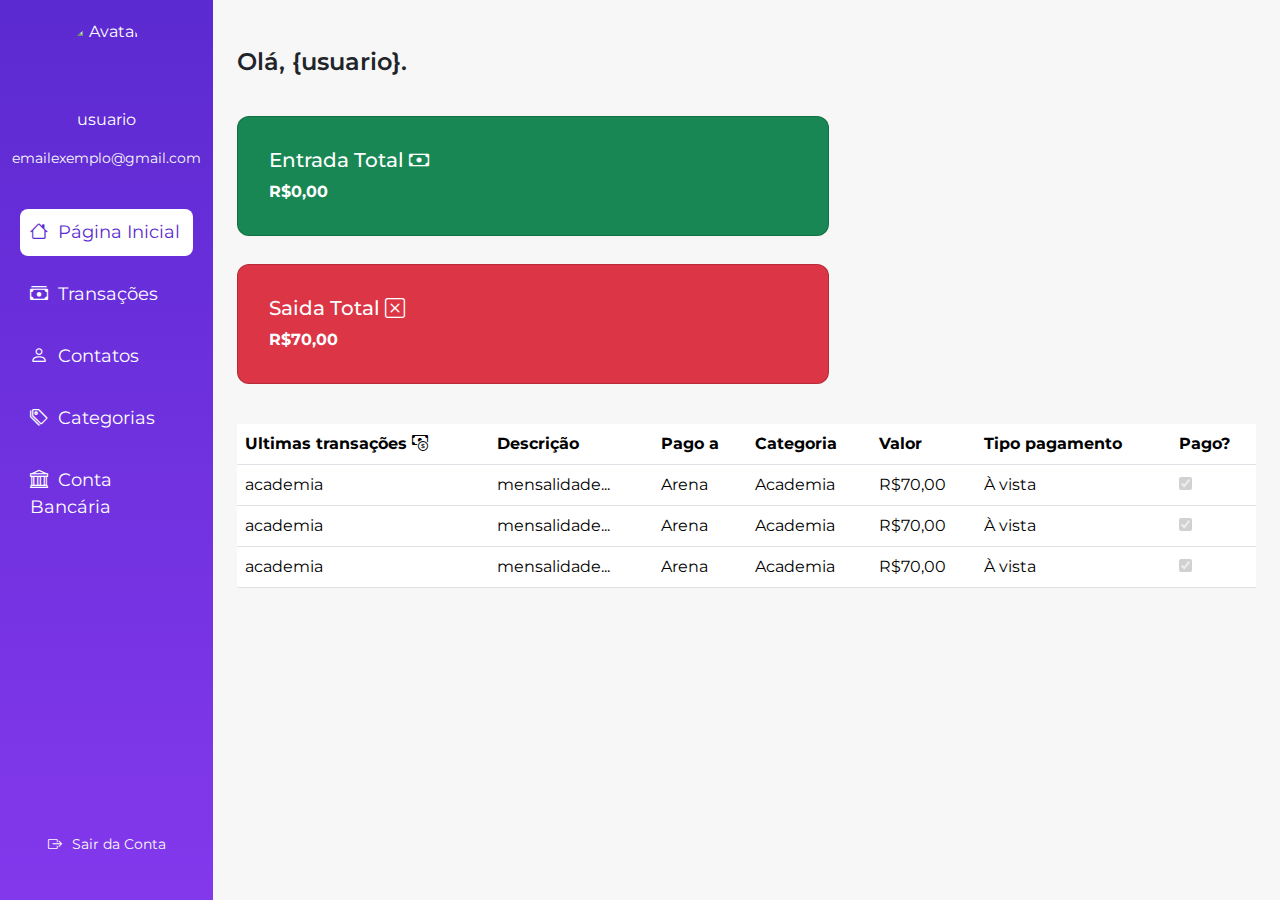
==== index.html @ cc5cf1b4 "commit inicial" ====
<!DOCTYPE html>
<html lang="pt-br">
<head>
    <meta charset="UTF-8">
    <meta name="viewport" content="width=device-width, initial-scale=1.0">
    <title>Painel Financeiro</title>
    <!-- Bootstrap CSS -->
    <link href="https://cdn.jsdelivr.net/npm/bootstrap@5.3.0-alpha1/dist/css/bootstrap.min.css" rel="stylesheet">
    <!-- Icons (Bootstrap Icons) -->
    <link rel="stylesheet" href="https://cdn.jsdelivr.net/npm/bootstrap-icons/font/bootstrap-icons.css">
    <link rel="stylesheet" href="style.css">

</head>
<body>

<div class="container-fluid">
    <div class="row">
        <!-- Sidebar -->
        <div class="col-2 sidebar">
            <div class="sidebar-content">
                <div class="avatar text-center mb-4">
                    <img src="https://via.placeholder.com/80" alt="Avatar">
                    <p class="mt-2">usuario</p>
                    <p class="text-light">emailexemplo@gmail.com</p>
                </div>
                <!--<input class="form-control mb-3" type="search" placeholder="Pesquisar" aria-label="Pesquisar">-->
                <a href="teste.html" class="active"><i class="bi bi-house"></i>Página Inicial</a>
                <a href="transacoes.html"><i class="bi bi-cash-stack"></i>Transações</a>
                <a href="contatos.html"><i class="bi bi-person"></i>Contatos</a>
                <a href="categorias.html"><i class="bi bi-tags"></i>Categorias</a>
                <a href="conta-bancaria.html"><i class="bi bi-bank"></i>Conta Bancária</a>
            </div>
            <a href="/tela-login/index.html" class="text-light mt-5"><i class="bi bi-box-arrow-right"></i>Sair da Conta</a>
        </div>

        <!-- Main content -->
        <div class="col-10 p-4">
            <div class="header fw-semibold">Olá, <span>{usuario}</span>.</div>

            <!-- Totais -->
            <div class="row mt-4">
                <!--<div class="col-md-6">
                    <div class="card">
                        <div class="card-body">
                            <h5 class="total text-success">Entrada Total: R$0,00</h5>
                        </div>
                    </div>
                </div>
                <div class="col-md-6">
                    <div class="card">
                        <div class="card-body">
                            <h5 class="total text-danger">Saída Total: R$70,00</h5>
                        </div>
                    </div>
                </div>-->
                <div class="card text-bg-success mb-3" style="max-width: 37rem;">
                    <div class="card-body">
                      <h5 class="card-title">Entrada Total <i class="bi bi-cash"></i></h5>
                      <p class="card-text">R$0,00</p>
                    </div>
                </div>
                <div class="card text-bg-danger mb-3" style="max-width: 37rem;">
                    <div class="card-body">
                      <h5 class="card-title">Saida Total <i class="bi bi-x-square"></i></h5>
                      <p class="card-text">R$70,00</p>
                    </div>
                </div>
            </div>

            <!-- Tabela de Transações -->
            <div class="transaction-table mt-4">
                <table class="table table-hover">
                    <thead>
                        <tr>
                            <th>Ultimas transações <i class="bi bi-cash-coin"></i></th>
                            <th>Descrição</th>
                            <th>Pago a</th>
                            <th>Categoria</th>
                            <th>Valor</th>
                            <th>Tipo pagamento</th>
                            <th>Pago?</th>
                        </tr>
                    </thead>
                    <tbody>
                        <tr>
                            <td>academia</td>
                            <td>mensalidade...</td>
                            <td>Arena</td>
                            <td>Academia</td>
                            <td>R$70,00</td>
                            <td>À vista</td>
                            <td><input type="checkbox" checked disabled></td>
                        </tr>
                    </tbody>
                    <tbody>
                        <tr>
                            <td>academia</td>
                            <td>mensalidade...</td>
                            <td>Arena</td>
                            <td>Academia</td>
                            <td>R$70,00</td>
                            <td>À vista</td>
                            <td><input type="checkbox" checked disabled></td>
                        </tr>
                    </tbody>
                    <tbody>
                        <tr>
                            <td>academia</td>
                            <td>mensalidade...</td>
                            <td>Arena</td>
                            <td>Academia</td>
                            <td>R$70,00</td>
                            <td>À vista</td>
                            <td><input type="checkbox" checked disabled></td>
                        </tr>
                    </tbody>
                </table>
            </div>
        </div>
    </div>
</div>

<!-- Bootstrap JS -->
<script src="https://cdn.jsdelivr.net/npm/bootstrap@5.3.0-alpha1/dist/js/bootstrap.bundle.min.js"></script>
</body>
</html>
---- style.css ----
@import url('https://fonts.googleapis.com/css2?family=Montserrat:ital,wght@0,100..900;1,100..900&display=swap');

body {
    background-color: #f7f7f7;
    font-family: "Montserrat", sans-serif;
}
.sidebar {
    min-height: 100vh;
    background: linear-gradient(180deg, #5c2ad1, #8338ec);
    padding: 20px;
    color: white;
    display: flex;
    flex-direction: column;
    justify-content: space-between;
}
.sidebar a {
    color: white;
    text-decoration: none;
    font-size: 18px;
    margin-bottom: 15px;
    display: block;
    padding: 10px;
    border-radius: 8px;
    transition: background 0.3s ease;
}

.avatar {
    display: flex;
    flex-direction: column;
    align-items: center;
    margin-bottom: 30px;
}

.avatar img {
    border-radius: 50%;
    width: 80px;
    height: 80px;
}

.sidebar a:hover {
    background-color: rgba(255, 255, 255, 0.2);
}

.sidebar a.active {
    background-color: white;
    color: #5c2ad1;
}

.sidebar .text-light {
    font-size: 14px;
}

.sidebar i {
    margin-right: 10px;
}

.header {
    margin-top: 20px;
    font-size: 24px;
}

.card{
    margin: 12px;
    justify-content: center;
}

.transaction-table {
    margin-top: 30px;
}

.transaction-table th, .transaction-table td {
    font-size: 16px;
}

.total {
    font-size: 28px;
}


.sidebar-content {
    flex-grow: 1;
}

.sidebar a.text-light {
text-align: center;
}

.sidebar a.text-light:hover {
background-color: red;
color: white;
}

/*conta bancaria */
.saldo-positivo {
    color: purple;
    font-weight: 500;
}

/* Estilização da tabela */
.table-custom {
    border-collapse: separate;
    border-spacing: 0; /* Remove espaços entre as células */
    width: 100%;
    border-radius: 10px;
    overflow: hidden;
    border: .5px solid;
    /*box-shadow: 0 0 5px rgba(0, 0, 0, 0.1); /* Sombra leve */
}

.table-custom thead {
    background-color: transparent;
}

/* Estilo de cabeçalho da tabela */
.table-custom th {
    padding: 12px;
    text-align: left;
    font-weight: bold;
    border-bottom: 2px solid #dee2e6;
}

/* Estilo das células da tabela */
.table-custom td {
    padding: 12px;
    border-bottom: 1px solid #dee2e6;
    text-align: left;
}

/* Última linha sem borda inferior */
.table-custom tbody tr:last-child td {
    border-bottom: none;
}

/* Bordas arredondadas nos cantos da tabela */
.table-custom thead th:first-child {
    border-top-left-radius: 12px;
}

.table-custom thead th:last-child {
    border-top-right-radius: 12px;
}

.table-custom tbody tr:last-child td:first-child {
    border-bottom-left-radius: 12px;
}

.table-custom tbody tr:last-child td:last-child {
    border-bottom-right-radius: 12px;
}

/* Centralizar o texto nas células */
.table-custom td, .table-custom th {
    text-align: center;
}

/*contatos */
.card {
    background-color: #f8f9fa; /* Cor de fundo clara */
    border-radius: 12px; /* Arredondar bordas */
    padding: 15px;
}

.card-text {
    font-weight: bold;
}

.shadow-sm {
    box-shadow: 0 0.125rem 0.25rem rgba(0, 0, 0, 0.075); /* Leve sombra */
}

.btn-custom {
    background-color: #f1f1f1;
    border-radius: 25px;
    color: black;
    margin: 30px 0 10px 0;
    padding: 10px 30px;
}

.btn-custom.active {
    background: linear-gradient(180deg, #5c2ad1, #8338ec);
    color: white;
}

/* transacoes */
.text-end{
    margin-bottom: 0;
}
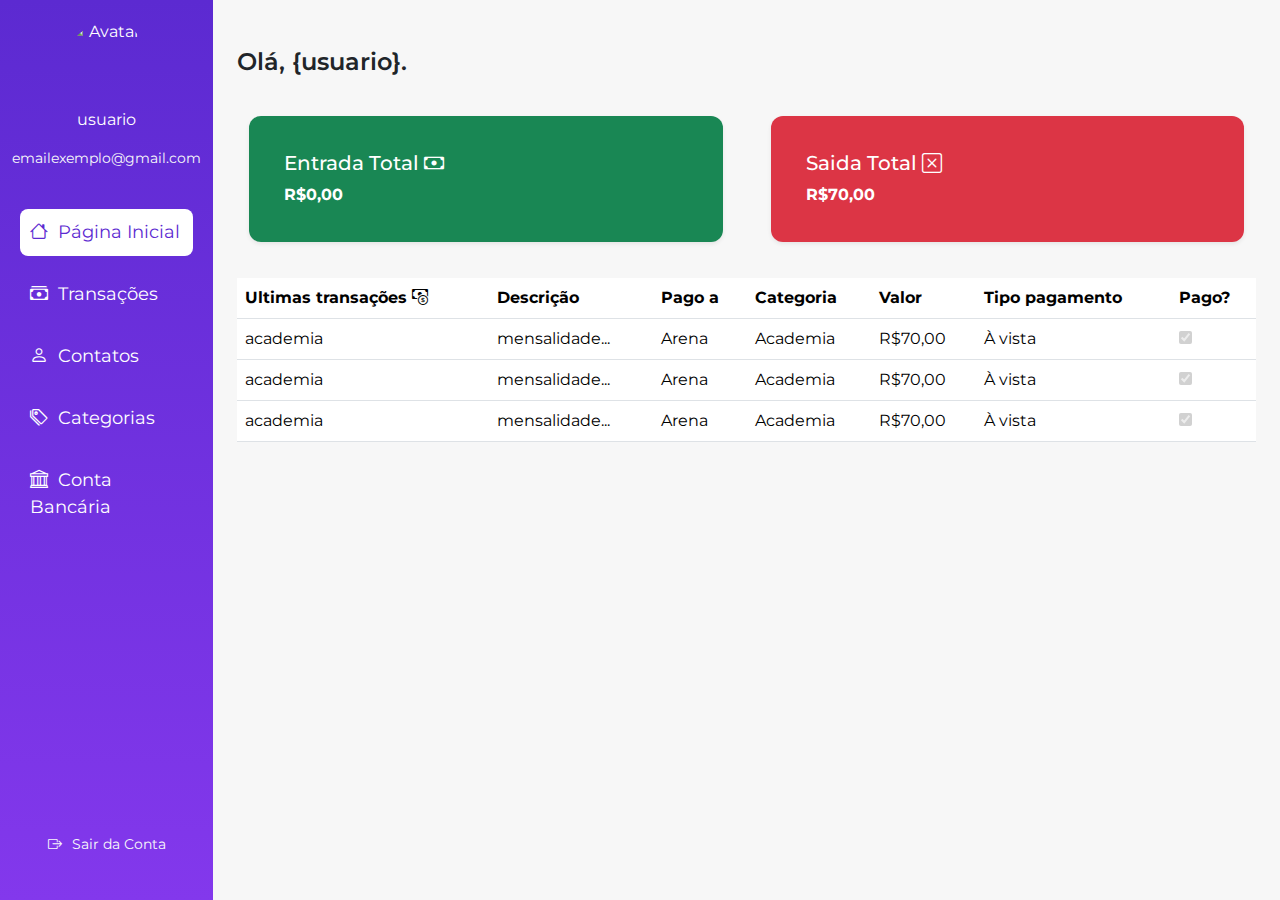
==== commit 73a9ca7b: "Update index.html" ====
--- a/index.html
+++ b/index.html
@@ -24,7 +24,7 @@
                     <p class="text-light">emailexemplo@gmail.com</p>
                 </div>
                 <!--<input class="form-control mb-3" type="search" placeholder="Pesquisar" aria-label="Pesquisar">-->
-                <a href="teste.html" class="active"><i class="bi bi-house"></i>Página Inicial</a>
+                <a href="index.html" class="active"><i class="bi bi-house"></i>Página Inicial</a>
                 <a href="transacoes.html"><i class="bi bi-cash-stack"></i>Transações</a>
                 <a href="contatos.html"><i class="bi bi-person"></i>Contatos</a>
                 <a href="categorias.html"><i class="bi bi-tags"></i>Categorias</a>
@@ -39,33 +39,26 @@
 
             <!-- Totais -->
             <div class="row mt-4">
-                <!--<div class="col-md-6">
-                    <div class="card">
-                        <div class="card-body">
-                            <h5 class="total text-success">Entrada Total: R$0,00</h5>
+                <!-- Cartão "Deve para mim" -->
+                <div class="col-md-6">
+                    <div class="card text-bg-success border-0 shadow-sm">
+                        <div class="card-body" style="padding: 20px;">
+                            <h5 class="card-title">Entrada Total <i class="bi bi-cash"></i></h5>
+                            <p class="card-text">R$0,00</p>
                         </div>
                     </div>
                 </div>
+                <!-- Cartão "Eu devo" -->
                 <div class="col-md-6">
-                    <div class="card">
-                        <div class="card-body">
-                            <h5 class="total text-danger">Saída Total: R$70,00</h5>
+                    <div class="card text-bg-danger border-0 shadow-sm">
+                        <div class="card-body" style="padding: 20px;">
+                            <h5 class="card-title">Saida Total <i class="bi bi-x-square"></i></h5>
+                            <p class="card-text">R$70,00</p>
                         </div>
-                    </div>
-                </div>-->
-                <div class="card text-bg-success mb-3" style="max-width: 37rem;">
-                    <div class="card-body">
-                      <h5 class="card-title">Entrada Total <i class="bi bi-cash"></i></h5>
-                      <p class="card-text">R$0,00</p>
-                    </div>
-                </div>
-                <div class="card text-bg-danger mb-3" style="max-width: 37rem;">
-                    <div class="card-body">
-                      <h5 class="card-title">Saida Total <i class="bi bi-x-square"></i></h5>
-                      <p class="card-text">R$70,00</p>
                     </div>
                 </div>
             </div>
+
 
             <!-- Tabela de Transações -->
             <div class="transaction-table mt-4">
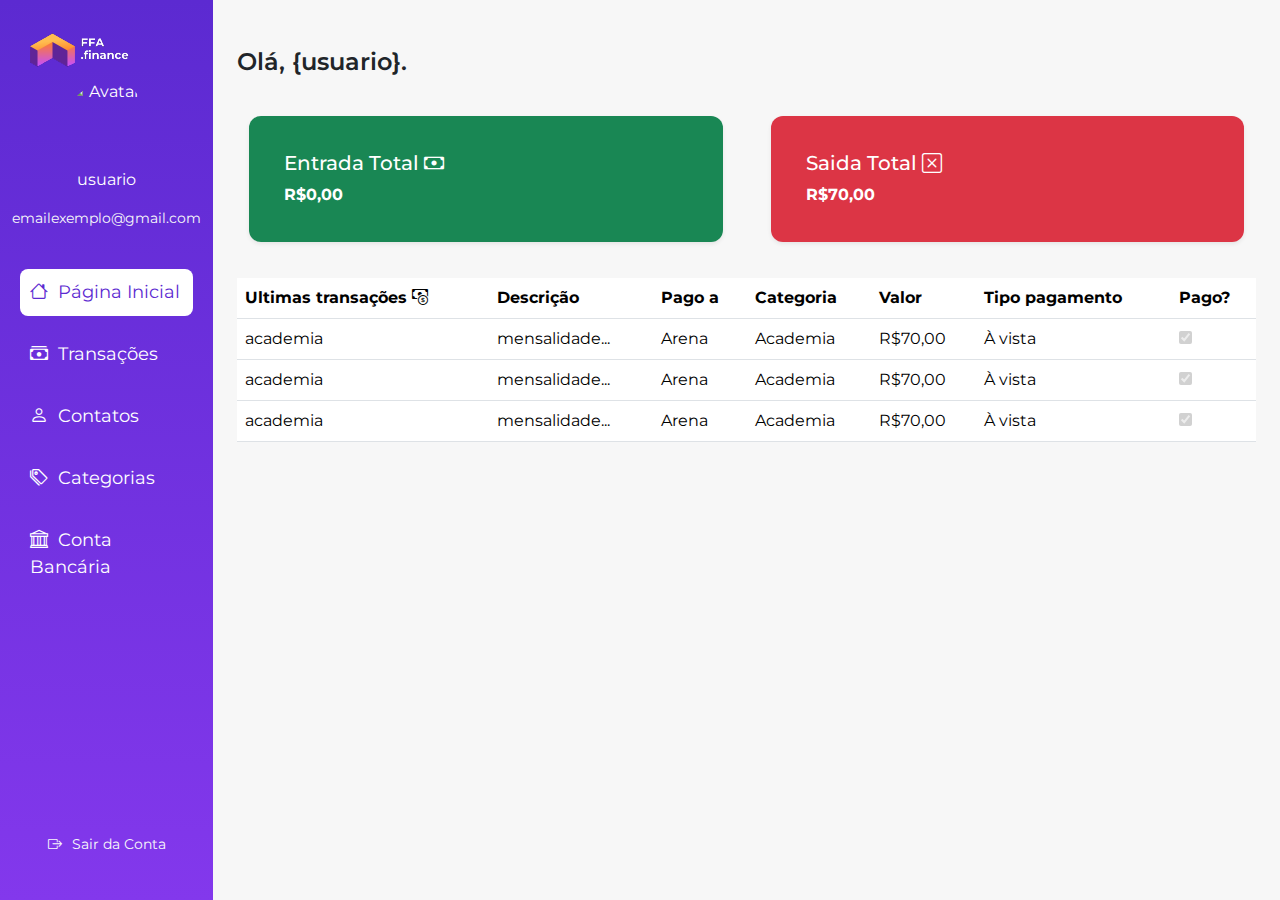
==== commit fc503cc7: "update" ====
--- a/index.html
+++ b/index.html
@@ -18,9 +18,10 @@
         <!-- Sidebar -->
         <div class="col-2 sidebar">
             <div class="sidebar-content">
+                    <img src="FFA .finance.png" alt="Logo FFA .finance" style="padding: 10px;">
                 <div class="avatar text-center mb-4">
                     <img src="https://via.placeholder.com/80" alt="Avatar">
-                    <p class="mt-2">usuario</p>
+                    <a class="tag-a" href="usuario.html"><p class="mt-2">usuario</p></a>
                     <p class="text-light">emailexemplo@gmail.com</p>
                 </div>
                 <!--<input class="form-control mb-3" type="search" placeholder="Pesquisar" aria-label="Pesquisar">-->
--- a/style.css
+++ b/style.css
@@ -22,6 +22,14 @@
     padding: 10px;
     border-radius: 8px;
     transition: background 0.3s ease;
+}
+
+.sidebar .tag-a{
+    font-size: 16px;
+    margin-bottom: 0;
+    display: block;
+    padding: 0;
+    border-radius: 8px;
 }
 
 .avatar {
@@ -184,4 +192,4 @@
 /* transacoes */
 .text-end{
     margin-bottom: 0;
-}+}
